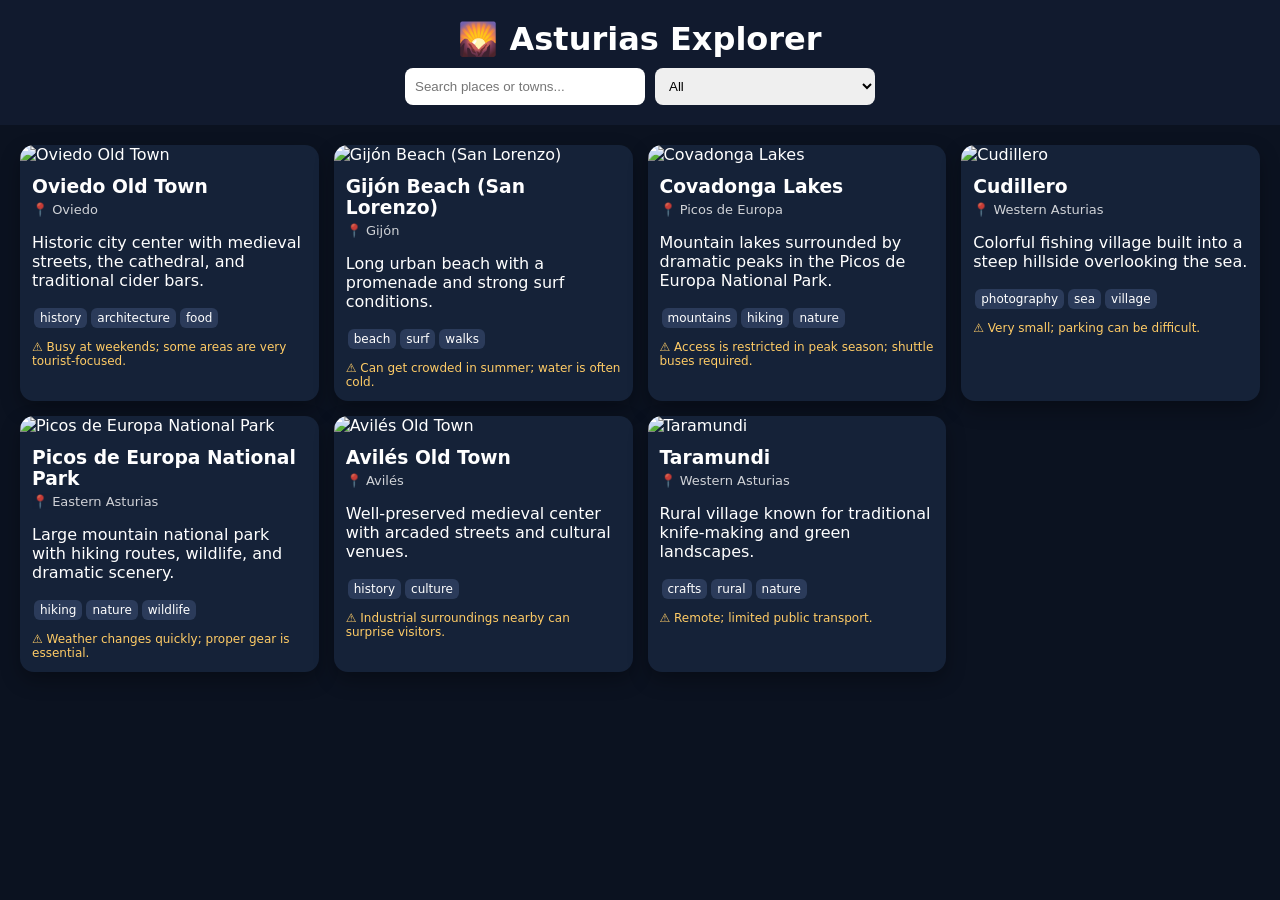
==== index.html @ a75c3112 "first commit" ====
<!DOCTYPE html>
<html lang="en">
<head>
  <meta charset="UTF-8">
  <meta name="viewport" content="width=device-width, initial-scale=1.0">
  <title>Asturias Explorer</title>
  <link rel="stylesheet" href="style.css">
</head>
<body>

<header>
  <h1>🌄 Asturias Explorer</h1>

  <div class="controls">
    <input id="search" placeholder="Search places or towns..." />
    
    <select id="filter">
      <option value="all">All</option>
      <option value="nature">Nature</option>
      <option value="beach">Beaches</option>
      <option value="city_walk">Cities</option>
      <option value="village">Villages</option>
      <option value="park">Parks</option>
    </select>
  </div>
</header>

<main>
  <div id="grid"></div>
</main>

<script src="script.js"></script>
</body>
</html>
---- style.css ----
body {
  margin: 0;
  font-family: system-ui, Arial;
  background: #0b1220;
  color: #fff;
}

header {
  padding: 20px;
  text-align: center;
  background: #111a2e;
}

h1 {
  margin: 0 0 10px 0;
}

.controls {
  display: flex;
  gap: 10px;
  justify-content: center;
  flex-wrap: wrap;
}

input, select {
  padding: 10px;
  border-radius: 8px;
  border: none;
  outline: none;
  width: 220px;
}

main {
  padding: 20px;
}

#grid {
  display: grid;
  grid-template-columns: repeat(auto-fit, minmax(260px, 1fr));
  gap: 15px;
}

/* CARD */
.card {
  background: #152238;
  border-radius: 14px;
  overflow: hidden;
  transition: 0.2s;
  box-shadow: 0 8px 20px rgba(0,0,0,0.3);
}

.card:hover {
  transform: translateY(-5px);
}

.card img {
  width: 100%;
  height: 170px;
  object-fit: cover;
}

.card-content {
  padding: 12px;
}

.card h3 {
  margin: 0 0 5px;
}

.location {
  font-size: 13px;
  opacity: 0.8;
}

.tags {
  margin-top: 8px;
}

.tag {
  display: inline-block;
  background: #2b3b5a;
  padding: 3px 6px;
  margin: 2px;
  border-radius: 6px;
  font-size: 12px;
}

.note {
  margin-top: 10px;
  font-size: 12px;
  color: #ffcc66;
}
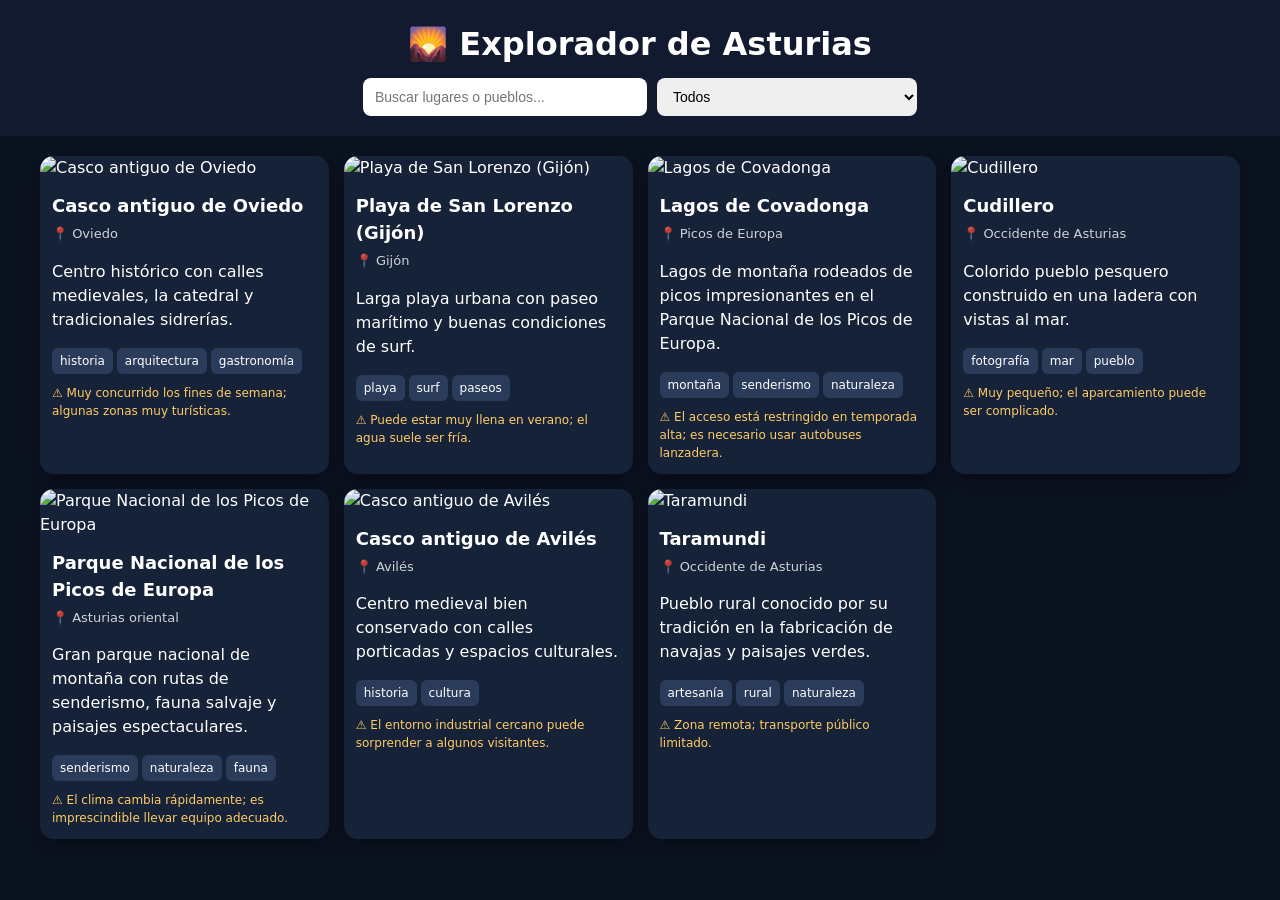
==== commit 2e901520: "Translation" ====
--- a/index.html
+++ b/index.html
@@ -1,34 +1,74 @@
 <!DOCTYPE html>
-<html lang="en">
+<html lang="es">
 <head>
+  <!-- Configuración básica del documento -->
   <meta charset="UTF-8">
+  <!-- Hace que la web sea responsive en móviles -->
   <meta name="viewport" content="width=device-width, initial-scale=1.0">
-  <title>Asturias Explorer</title>
+
+  <!-- Título de la página -->
+  <title>Explorador de Asturias</title>
+
+  <!-- Hoja de estilos principal -->
   <link rel="stylesheet" href="style.css">
+
+  <!-- Archivo de configuración para convertir la web en PWA (Progressive Web App) -->
+  <link rel="manifest" href="manifest.json">
+
+  <!-- Color del tema para navegadores móviles -->
+  <meta name="theme-color" content="#111a2e">
 </head>
+
 <body>
 
-<header>
-  <h1>🌄 Asturias Explorer</h1>
+  <!-- Cabecera principal -->
+  <header>
+    <h1>🌄 Explorador de Asturias</h1>
 
-  <div class="controls">
-    <input id="search" placeholder="Search places or towns..." />
-    
-    <select id="filter">
-      <option value="all">All</option>
-      <option value="nature">Nature</option>
-      <option value="beach">Beaches</option>
-      <option value="city_walk">Cities</option>
-      <option value="village">Villages</option>
-      <option value="park">Parks</option>
-    </select>
-  </div>
-</header>
+    <!-- Controles de la aplicación -->
+    <div class="controls">
+      
+      <!-- Botón para instalar la app (PWA). Se muestra dinámicamente con JS -->
+      <button id="installBtn" style="display:none;">Instalar App</button>
+      
+      <!-- Campo de búsqueda -->
+      <input 
+        id="search" 
+        placeholder="Buscar lugares o pueblos..." 
+      />
+      
+      <!-- Filtro por categorías -->
+      <select id="filter">
+        <option value="all">Todos</option>
+        <option value="nature">Naturaleza</option>
+        <option value="beach">Playas</option>
+        <option value="city_walk">Ciudades</option>
+        <option value="village">Pueblos</option>
+        <option value="park">Parques</option>
+      </select>
+    </div>
+  </header>
 
-<main>
-  <div id="grid"></div>
-</main>
+  <!-- Contenido principal -->
+  <main>
+    <!-- Contenedor donde se renderizarán los lugares dinámicamente -->
+    <div id="grid"></div>
+  </main>
 
-<script src="script.js"></script>
+  <!-- Script principal de la aplicación -->
+  <script src="script.js"></script>
+
+  <script>
+    /**
+     * Registro del Service Worker
+     * Permite funcionalidades offline y mejora el rendimiento (PWA)
+     */
+    if ('serviceWorker' in navigator) {
+      navigator.serviceWorker.register('./sw.js')
+        .then(() => console.log("Service Worker registrado correctamente"))
+        .catch(err => console.log("Error en Service Worker", err));
+    }
+  </script>
+
 </body>
 </html>
--- a/style.css
+++ b/style.css
@@ -1,10 +1,17 @@
+/* =========================
+   BASE GLOBAL
+========================= */
 body {
   margin: 0;
-  font-family: system-ui, Arial;
+  font-family: system-ui, Arial, sans-serif;
   background: #0b1220;
   color: #fff;
+  line-height: 1.5;
 }
 
+/* =========================
+   HEADER
+========================= */
 header {
   padding: 20px;
   text-align: center;
@@ -13,49 +20,83 @@
 
 h1 {
   margin: 0 0 10px 0;
+  font-size: clamp(20px, 4vw, 32px);
 }
 
+/* =========================
+   CONTROLES (SEARCH + FILTER)
+========================= */
 .controls {
   display: flex;
   gap: 10px;
   justify-content: center;
   flex-wrap: wrap;
+  margin-top: 10px;
 }
 
-input, select {
-  padding: 10px;
+/* Inputs responsivos */
+input,
+select {
+  padding: 10px 12px;
   border-radius: 8px;
   border: none;
   outline: none;
-  width: 220px;
+
+  /* clave para responsive */
+  width: min(260px, 90vw);
+
+  font-size: 14px;
 }
 
+/* Mejora UX en focus */
+input:focus,
+select:focus {
+  outline: 2px solid #4c7dff;
+}
+
+/* =========================
+   MAIN LAYOUT
+========================= */
 main {
   padding: 20px;
 }
 
+/* GRID RESPONSIVE REAL */
 #grid {
   display: grid;
-  grid-template-columns: repeat(auto-fit, minmax(260px, 1fr));
+
+  /* más flexible que antes */
+  grid-template-columns: repeat(auto-fit, minmax(220px, 1fr));
+
   gap: 15px;
+
+  /* evita que el contenido se pegue en pantallas grandes */
+  max-width: 1200px;
+  margin: 0 auto;
 }
 
-/* CARD */
+/* =========================
+   CARD COMPONENT
+========================= */
 .card {
   background: #152238;
   border-radius: 14px;
   overflow: hidden;
-  transition: 0.2s;
-  box-shadow: 0 8px 20px rgba(0,0,0,0.3);
+  transition: transform 0.2s ease, box-shadow 0.2s ease;
+
+  box-shadow: 0 8px 20px rgba(0, 0, 0, 0.3);
 }
 
-.card:hover {
-  transform: translateY(-5px);
+/* Hover solo en dispositivos con mouse */
+@media (hover: hover) {
+  .card:hover {
+    transform: translateY(-5px);
+  }
 }
 
 .card img {
   width: 100%;
-  height: 170px;
+  height: clamp(140px, 18vw, 190px);
   object-fit: cover;
 }
 
@@ -65,8 +106,12 @@
 
 .card h3 {
   margin: 0 0 5px;
+  font-size: 18px;
 }
 
+/* =========================
+   META INFO
+========================= */
 .location {
   font-size: 13px;
   opacity: 0.8;
@@ -74,19 +119,63 @@
 
 .tags {
   margin-top: 8px;
+  display: flex;
+  flex-wrap: wrap;
+  gap: 4px;
 }
 
 .tag {
   display: inline-block;
   background: #2b3b5a;
-  padding: 3px 6px;
-  margin: 2px;
+  padding: 4px 8px;
   border-radius: 6px;
   font-size: 12px;
+  white-space: nowrap;
 }
 
 .note {
   margin-top: 10px;
   font-size: 12px;
   color: #ffcc66;
+}
+
+/* =========================
+   RESPONSIVE MOBILE (EXTRA)
+========================= */
+@media (max-width: 600px) {
+  header {
+    padding: 15px;
+  }
+
+  main {
+    padding: 12px;
+  }
+
+  #grid {
+    gap: 12px;
+  }
+
+  .controls {
+    flex-direction: column;
+    align-items: center;
+  }
+
+  input,
+  select {
+    width: 100%;
+    max-width: 320px;
+  }
+
+  .card-content {
+    padding: 10px;
+  }
+}
+
+/* =========================
+   PANTALLAS GRANDES
+========================= */
+@media (min-width: 1200px) {
+  #grid {
+    grid-template-columns: repeat(auto-fit, minmax(260px, 1fr));
+  }
 }
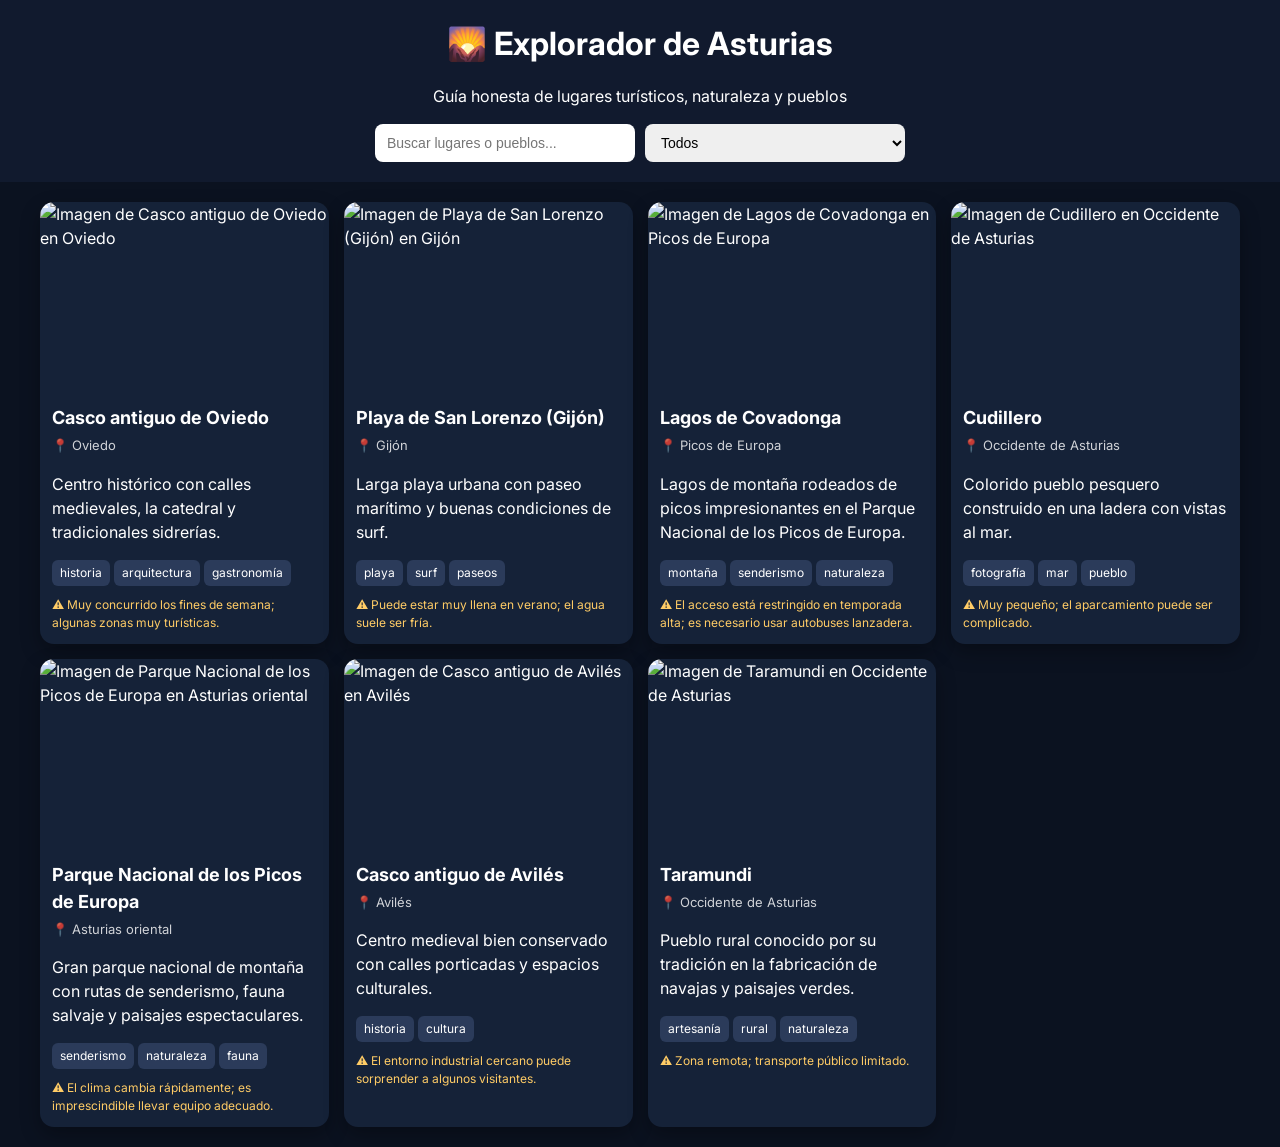
==== commit d1320b50: "Testing Details and offline" ====
--- a/index.html
+++ b/index.html
@@ -1,44 +1,81 @@
 <!DOCTYPE html>
 <html lang="es">
+
 <head>
-  <!-- Configuración básica del documento -->
+  <!-- =========================================
+       METADATOS BÁSICOS
+  ========================================== -->
   <meta charset="UTF-8">
-  <!-- Hace que la web sea responsive en móviles -->
   <meta name="viewport" content="width=device-width, initial-scale=1.0">
 
-  <!-- Título de la página -->
   <title>Explorador de Asturias</title>
 
-  <!-- Hoja de estilos principal -->
+  <!-- =========================================
+       SEO BÁSICO
+  ========================================== -->
+  <meta name="description" content="Descubre lugares de Asturias con información honesta: playas, pueblos, montañas y rutas de naturaleza.">
+  <meta name="keywords" content="Asturias, turismo, rutas, naturaleza, playas, Picos de Europa, Gijón, Oviedo">
+  <meta name="author" content="Asturias Explorer">
+
+  <!-- =========================================
+       OPEN GRAPH (REDES SOCIALES)
+  ========================================== -->
+  <meta property="og:title" content="Asturias Explorer">
+  <meta property="og:description" content="Explora Asturias con una guía honesta de lugares, playas y naturaleza.">
+  <meta property="og:type" content="website">
+  <meta property="og:image" content="https://picsum.photos/seed/asturias/1200/630">
+  <meta property="og:url" content="https://tuusuario.github.io/tu-repo/">
+
+  <!-- =========================================
+       TWITTER CARD
+  ========================================== -->
+  <meta name="twitter:card" content="summary_large_image">
+
+  <!-- =========================================
+       GOOGLE FONTS
+  ========================================== -->
+  <link rel="preconnect" href="https://fonts.googleapis.com">
+  <link rel="preconnect" href="https://fonts.gstatic.com" crossorigin>
+  <link href="https://fonts.googleapis.com/css2?family=Inter:wght@400;500;600;700&display=swap" rel="stylesheet">
+
+  <!-- =========================================
+       PWA CONFIG
+  ========================================== -->
+  <link rel="manifest" href="manifest.json">
+  <meta name="theme-color" content="#111a2e">
+
+  <!-- Estilos -->
   <link rel="stylesheet" href="style.css">
-
-  <!-- Archivo de configuración para convertir la web en PWA (Progressive Web App) -->
-  <link rel="manifest" href="manifest.json">
-
-  <!-- Color del tema para navegadores móviles -->
-  <meta name="theme-color" content="#111a2e">
 </head>
 
 <body>
 
-  <!-- Cabecera principal -->
+  <!-- =========================================
+       CABECERA PRINCIPAL
+  ========================================== -->
   <header>
     <h1>🌄 Explorador de Asturias</h1>
 
-    <!-- Controles de la aplicación -->
+    <p>Guía honesta de lugares turísticos, naturaleza y pueblos</p>
+
+    <!-- CONTROLES -->
     <div class="controls">
-      
-      <!-- Botón para instalar la app (PWA). Se muestra dinámicamente con JS -->
-      <button id="installBtn" style="display:none;">Instalar App</button>
-      
-      <!-- Campo de búsqueda -->
-      <input 
-        id="search" 
-        placeholder="Buscar lugares o pueblos..." 
+
+      <!-- Botón instalación PWA -->
+      <button id="installBtn" style="display:none;">
+        Instalar App
+      </button>
+
+      <!-- Buscador -->
+      <input
+        id="search"
+        type="search"
+        placeholder="Buscar lugares o pueblos..."
+        aria-label="Buscar lugares de Asturias"
       />
-      
-      <!-- Filtro por categorías -->
-      <select id="filter">
+
+      <!-- Filtro -->
+      <select id="filter" aria-label="Filtrar por tipo de lugar">
         <option value="all">Todos</option>
         <option value="nature">Naturaleza</option>
         <option value="beach">Playas</option>
@@ -46,22 +83,32 @@
         <option value="village">Pueblos</option>
         <option value="park">Parques</option>
       </select>
+
     </div>
   </header>
 
-  <!-- Contenido principal -->
+  <!-- =========================================
+       CONTENIDO PRINCIPAL
+  ========================================== -->
   <main>
-    <!-- Contenedor donde se renderizarán los lugares dinámicamente -->
-    <div id="grid"></div>
+
+    <section aria-label="Listado de lugares de Asturias">
+      <div id="grid"></div>
+    </section>
+
   </main>
 
-  <!-- Script principal de la aplicación -->
+  <!-- =========================================
+       SCRIPTS
+  ========================================== -->
   <script src="script.js"></script>
 
   <script>
     /**
-     * Registro del Service Worker
-     * Permite funcionalidades offline y mejora el rendimiento (PWA)
+     * =========================================
+     * SERVICE WORKER (PWA)
+     * =========================================
+     * Permite funcionamiento offline y caché.
      */
     if ('serviceWorker' in navigator) {
       navigator.serviceWorker.register('./sw.js')
--- a/style.css
+++ b/style.css
@@ -3,10 +3,13 @@
 ========================= */
 body {
   margin: 0;
-  font-family: system-ui, Arial, sans-serif;
+  font-family: "Inter", system-ui, -apple-system, Arial, sans-serif;
   background: #0b1220;
   color: #fff;
   line-height: 1.5;
+
+  -webkit-font-smoothing: antialiased;
+  -moz-osx-font-smoothing: grayscale;
 }
 
 /* =========================
@@ -98,6 +101,12 @@
   width: 100%;
   height: clamp(140px, 18vw, 190px);
   object-fit: cover;
+  
+}
+
+img {
+  max-width: 100%;
+  display: block;
 }
 
 .card-content {
